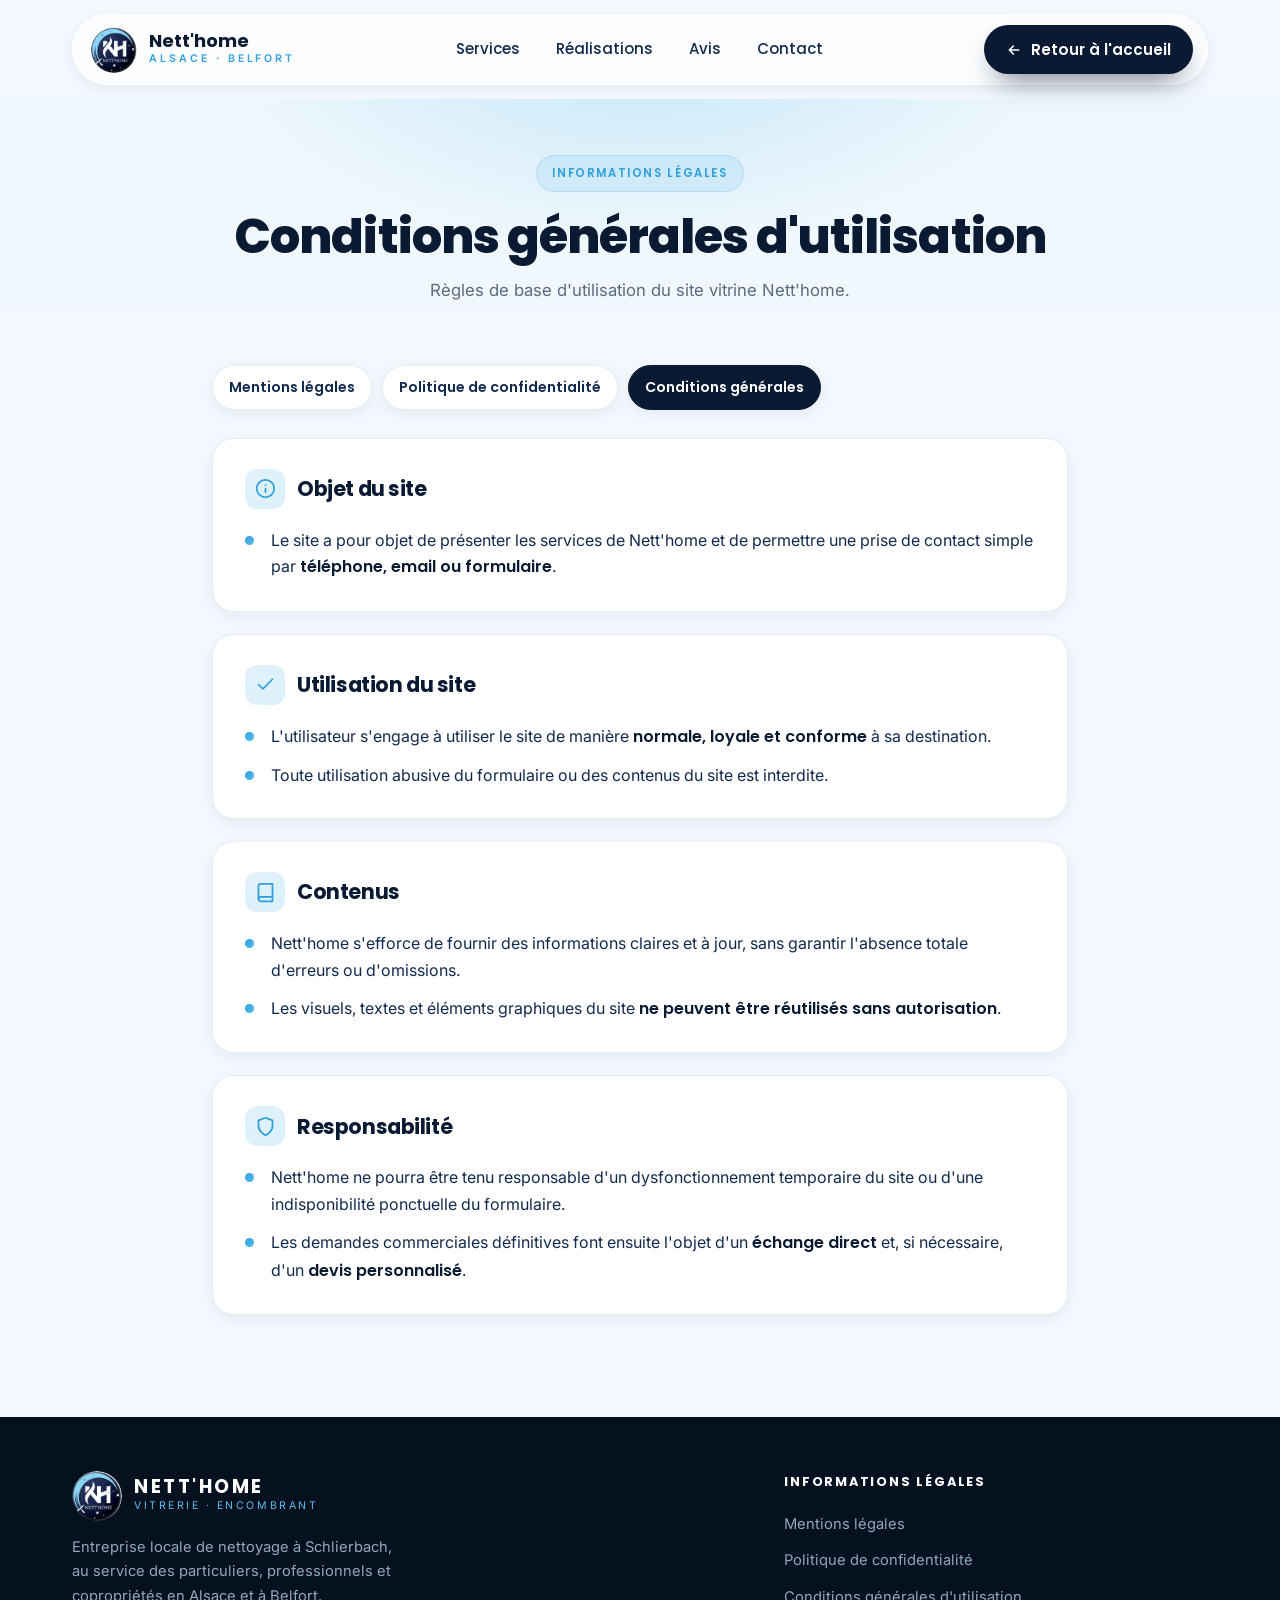
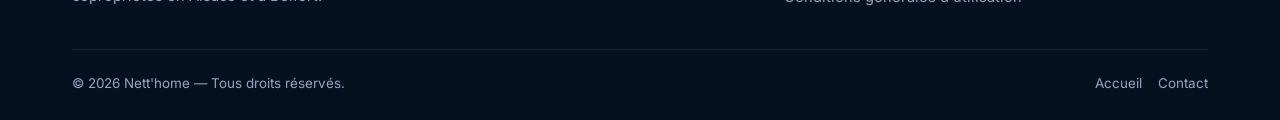
==== conditions-generales.html @ 5544d9e0 "Favicon détouré + pages légales (mentions, confidentialité, CGU) - Logo détouré en cercle à fond tra" ====
<!DOCTYPE html>
<html lang="fr">
<head>
<meta charset="UTF-8" />
<meta name="viewport" content="width=device-width, initial-scale=1.0" />
<title>Conditions générales d'utilisation — Nett'home</title>
<meta name="description" content="Conditions générales d'utilisation du site vitrine Nett'home : objet, utilisation, contenus et responsabilité." />
<link rel="icon" href="favicon.ico" sizes="any" />
<link rel="icon" type="image/png" href="assets/logo-circle.png" />
<link rel="apple-touch-icon" href="apple-touch-icon.png" />
<link rel="preconnect" href="https://fonts.googleapis.com" />
<link rel="preconnect" href="https://fonts.gstatic.com" crossorigin />
<link href="https://fonts.googleapis.com/css2?family=Poppins:wght@500;600;700;800&family=Inter:wght@400;500;600&display=swap" rel="stylesheet" />
<link rel="stylesheet" href="assets/legal.css" />
</head>
<body>
<header>
  <div class="container wide">
    <div class="nav">
      <a class="brand" href="index.html">
        <img src="assets/logo-circle.png" alt="Logo Nett'home" />
        <span class="brand-txt"><strong>Nett'home</strong><span>Alsace · Belfort</span></span>
      </a>
      <nav class="nav-links">
        <a href="index.html#services">Services</a>
        <a href="index.html#realisations">Réalisations</a>
        <a href="index.html#avis">Avis</a>
        <a href="index.html#contact">Contact</a>
      </nav>
      <a class="btn btn-primary" href="index.html">
        <svg viewBox="0 0 24 24" fill="none" stroke="currentColor" stroke-width="2.4" stroke-linecap="round" stroke-linejoin="round"><path d="M19 12H5M11 18l-6-6 6-6"/></svg>
        Retour à l'accueil
      </a>
    </div>
  </div>
</header>

<section class="legal-hero">
  <div class="container">
    <span class="eyebrow">Informations légales</span>
    <h1>Conditions générales d'utilisation</h1>
    <p>Règles de base d'utilisation du site vitrine Nett'home.</p>
  </div>
</section>

<main class="legal-body">
  <div class="container">
    <div class="legal-nav">
      <a href="mentions-legales.html">Mentions légales</a>
      <a href="politique-confidentialite.html">Politique de confidentialité</a>
      <a href="conditions-generales.html" class="active">Conditions générales</a>
    </div>

    <div class="card">
      <h2><span class="ic"><svg viewBox="0 0 24 24" fill="none" stroke="currentColor" stroke-width="2" stroke-linecap="round" stroke-linejoin="round"><circle cx="12" cy="12" r="10"/><path d="M12 16v-4M12 8h.01"/></svg></span>Objet du site</h2>
      <ul>
        <li>Le site a pour objet de présenter les services de Nett'home et de permettre une prise de contact simple par <strong>téléphone, email ou formulaire</strong>.</li>
      </ul>
    </div>

    <div class="card">
      <h2><span class="ic"><svg viewBox="0 0 24 24" fill="none" stroke="currentColor" stroke-width="2" stroke-linecap="round" stroke-linejoin="round"><path d="M20 6 9 17l-5-5"/></svg></span>Utilisation du site</h2>
      <ul>
        <li>L'utilisateur s'engage à utiliser le site de manière <strong>normale, loyale et conforme</strong> à sa destination.</li>
        <li>Toute utilisation abusive du formulaire ou des contenus du site est interdite.</li>
      </ul>
    </div>

    <div class="card">
      <h2><span class="ic"><svg viewBox="0 0 24 24" fill="none" stroke="currentColor" stroke-width="2" stroke-linecap="round" stroke-linejoin="round"><path d="M4 19.5A2.5 2.5 0 0 1 6.5 17H20"/><path d="M6.5 2H20v20H6.5A2.5 2.5 0 0 1 4 19.5v-15A2.5 2.5 0 0 1 6.5 2z"/></svg></span>Contenus</h2>
      <ul>
        <li>Nett'home s'efforce de fournir des informations claires et à jour, sans garantir l'absence totale d'erreurs ou d'omissions.</li>
        <li>Les visuels, textes et éléments graphiques du site <strong>ne peuvent être réutilisés sans autorisation</strong>.</li>
      </ul>
    </div>

    <div class="card">
      <h2><span class="ic"><svg viewBox="0 0 24 24" fill="none" stroke="currentColor" stroke-width="2" stroke-linecap="round" stroke-linejoin="round"><path d="M12 22s8-4 8-10V5l-8-3-8 3v7c0 6 8 10 8 10z"/></svg></span>Responsabilité</h2>
      <ul>
        <li>Nett'home ne pourra être tenu responsable d'un dysfonctionnement temporaire du site ou d'une indisponibilité ponctuelle du formulaire.</li>
        <li>Les demandes commerciales définitives font ensuite l'objet d'un <strong>échange direct</strong> et, si nécessaire, d'un <strong>devis personnalisé</strong>.</li>
      </ul>
    </div>
  </div>
</main>

<footer>
  <div class="container wide">
    <div class="foot-grid">
      <div class="foot-col">
        <div class="foot-brand">
          <img src="assets/logo-circle.png" alt="Logo Nett'home" />
          <span><strong>Nett'home</strong><span>Vitrerie · Encombrant</span></span>
        </div>
        <p>Entreprise locale de nettoyage à Schlierbach, au service des particuliers, professionnels et copropriétés en Alsace et à Belfort.</p>
      </div>
      <div class="foot-col">
        <h4>Informations légales</h4>
        <a href="mentions-legales.html">Mentions légales</a>
        <a href="politique-confidentialite.html">Politique de confidentialité</a>
        <a href="conditions-generales.html">Conditions générales d'utilisation</a>
      </div>
    </div>
    <div class="foot-bottom">
      <span>© <span id="year"></span> Nett'home — Tous droits réservés.</span>
      <nav><a href="index.html">Accueil</a><a href="index.html#contact">Contact</a></nav>
    </div>
  </div>
</footer>
<script>document.getElementById('year').textContent=new Date().getFullYear();</script>
</body>
</html>
---- assets/legal.css ----
:root{
  --navy:#0a1a33;--navy-2:#122a4d;--navy-3:#1c3a63;
  --blue:#2f9fdd;--blue-2:#57bdec;--blue-soft:#a9dcf5;--blue-glow:#7cc9f0;
  --ink:#0d1b2e;--muted:#5b6b80;--line:#e5eef6;--bg:#f2f8fd;--bg-2:#e9f3fb;
  --shadow-sm:0 4px 14px rgba(10,26,51,.06);
  --shadow:0 18px 40px -18px rgba(10,26,51,.30);
  --radius:22px;--maxw:900px;
}
*{box-sizing:border-box;margin:0;padding:0}
html{scroll-behavior:smooth}
body{font-family:"Inter",system-ui,sans-serif;color:var(--ink);background:var(--bg);line-height:1.65;-webkit-font-smoothing:antialiased}
h1,h2,h3,.font-head{font-family:"Poppins",system-ui,sans-serif;line-height:1.14;letter-spacing:-.02em}
a{color:inherit;text-decoration:none}
img{display:block;max-width:100%}
.container{width:100%;max-width:var(--maxw);margin:0 auto;padding:0 22px}
.wide{max-width:1180px}

/* header */
header{position:sticky;top:0;z-index:60}
.nav{display:flex;align-items:center;justify-content:space-between;gap:16px;margin:14px auto;padding:10px 14px 10px 18px;
  background:rgba(255,255,255,.75);backdrop-filter:blur(18px);border:1px solid rgba(255,255,255,.7);
  border-radius:100px;box-shadow:var(--shadow-sm)}
.brand{display:flex;align-items:center;gap:12px}
.brand img{width:46px;height:46px;border-radius:50%}
.brand strong{font-family:"Poppins";font-weight:700;font-size:1.14rem;color:var(--navy);display:block;line-height:1}
.brand .brand-txt span{display:block;font-size:.66rem;letter-spacing:.28em;color:var(--blue);font-weight:600;text-transform:uppercase}
.nav-links{display:flex;align-items:center;gap:6px}
.nav-links a{font-family:"Poppins";font-weight:500;font-size:.94rem;color:var(--navy-2);padding:9px 15px;border-radius:100px;transition:background .2s,color .2s}
.nav-links a:hover{background:rgba(47,159,221,.12);color:var(--blue)}
.btn{display:inline-flex;align-items:center;gap:9px;font-family:"Poppins";font-weight:600;font-size:.95rem;padding:12px 22px;border-radius:100px;cursor:pointer;transition:transform .25s,box-shadow .25s,background .25s}
.btn-primary{background:var(--navy);color:#fff;box-shadow:0 14px 30px -12px rgba(10,26,51,.7)}
.btn-primary:hover{transform:translateY(-3px);background:var(--navy-2)}
.btn svg{width:16px;height:16px}
@media(max-width:640px){.nav-links{display:none}}

/* hero band */
.legal-hero{position:relative;overflow:hidden;padding:56px 0 40px;text-align:center}
.legal-hero::before{content:"";position:absolute;inset:0;z-index:-1;
  background:radial-gradient(700px 380px at 50% -30%,rgba(87,189,236,.28),transparent 60%),linear-gradient(180deg,#eef7fd,var(--bg))}
.eyebrow{display:inline-flex;align-items:center;gap:8px;font-family:"Poppins";font-weight:600;font-size:.72rem;letter-spacing:.14em;text-transform:uppercase;
  color:var(--blue);background:rgba(47,159,221,.10);padding:8px 15px;border-radius:100px;border:1px solid rgba(47,159,221,.18)}
.legal-hero h1{font-size:clamp(2rem,5vw,3rem);font-weight:800;color:var(--navy);margin:18px 0 12px}
.legal-hero p{color:var(--muted);font-size:1.05rem;max-width:620px;margin:0 auto}

/* content */
.legal-body{padding:20px 0 80px}
.card{background:#fff;border:1px solid var(--line);border-radius:var(--radius);padding:30px 32px;box-shadow:var(--shadow-sm);margin-bottom:22px;transition:box-shadow .3s,transform .3s}
.card:hover{box-shadow:var(--shadow)}
.card h2{display:flex;align-items:center;gap:12px;font-size:1.3rem;font-weight:700;color:var(--navy);margin-bottom:18px}
.card h2 .ic{flex:0 0 auto;width:40px;height:40px;border-radius:12px;background:linear-gradient(135deg,rgba(47,159,221,.14),rgba(87,189,236,.22));display:grid;place-items:center}
.card h2 .ic svg{width:21px;height:21px;color:var(--blue)}
.card ul{list-style:none;display:grid;gap:12px}
.card li{position:relative;padding-left:26px;color:var(--navy-2);font-size:1rem}
.card li::before{content:"";position:absolute;left:0;top:9px;width:9px;height:9px;border-radius:50%;background:linear-gradient(135deg,var(--blue),var(--blue-2))}
.card li strong{font-family:"Poppins";font-weight:600;color:var(--navy)}
.card p{color:var(--navy-2);margin-bottom:10px}
.card a{color:var(--blue);font-weight:600}
.card a:hover{text-decoration:underline}
.legal-nav{display:flex;flex-wrap:wrap;gap:10px;margin-bottom:28px}
.legal-nav a{font-family:"Poppins";font-weight:600;font-size:.88rem;color:var(--navy-2);background:#fff;border:1px solid var(--line);padding:10px 16px;border-radius:100px;box-shadow:var(--shadow-sm);transition:transform .2s,border-color .2s,color .2s}
.legal-nav a:hover{transform:translateY(-2px);border-color:var(--blue);color:var(--blue)}
.legal-nav a.active{background:var(--navy);color:#fff;border-color:var(--navy)}
.updated{color:var(--muted);font-size:.86rem;margin-top:8px}

/* footer */
footer{background:#06111f;color:#93a7bd;padding:54px 0 26px}
.foot-grid{display:grid;grid-template-columns:1.6fr 1fr;gap:34px;padding-bottom:34px;border-bottom:1px solid rgba(255,255,255,.08)}
.foot-brand{display:flex;align-items:center;gap:12px;margin-bottom:14px}
.foot-brand img{width:50px;height:50px;border-radius:50%}
.foot-brand strong{font-family:"Poppins";font-weight:700;color:#fff;font-size:1.18rem;display:block;line-height:1}
.foot-brand span{font-size:.66rem;letter-spacing:.24em;color:var(--blue-2);text-transform:uppercase}
.foot-col p{font-size:.92rem;max-width:340px}
.foot-col h4{color:#fff;font-family:"Poppins";font-size:.8rem;letter-spacing:.14em;text-transform:uppercase;margin-bottom:14px}
.foot-col a{display:block;padding:6px 0;font-size:.92rem;transition:color .2s}
.foot-col a:hover{color:var(--blue-2)}
.foot-bottom{display:flex;flex-wrap:wrap;gap:12px;justify-content:space-between;align-items:center;padding-top:22px;font-size:.84rem}
.foot-bottom nav{display:flex;flex-wrap:wrap;gap:16px}
@media(max-width:640px){.foot-grid{grid-template-columns:1fr}}
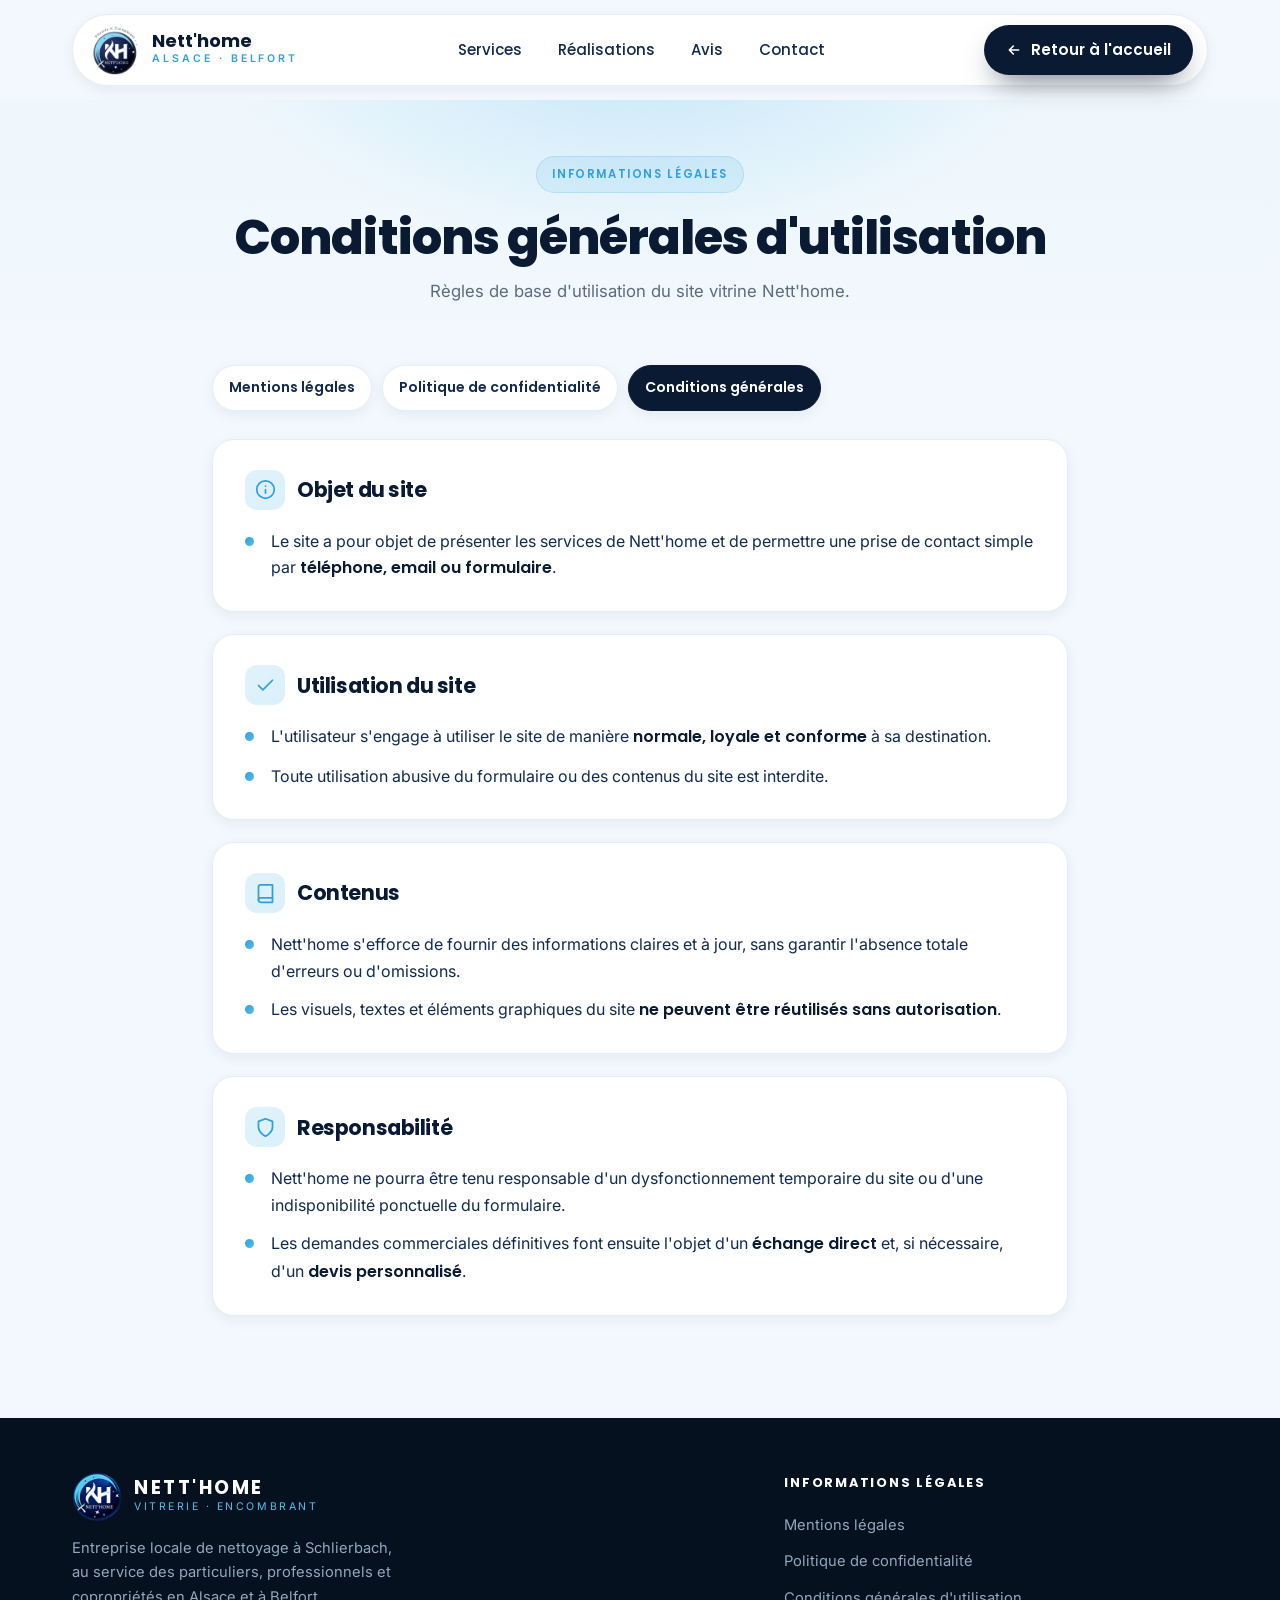
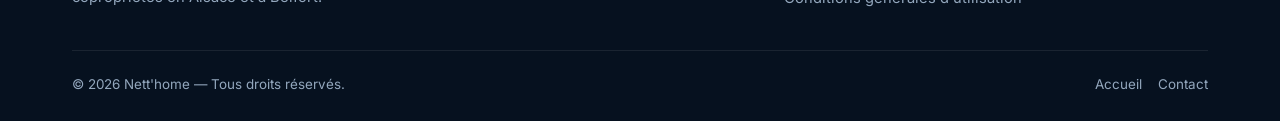
==== commit be2a363a: "Favicon depuis le nouveau logo transparent + header blanc opaque - Favicons régénérés depuis le fich" ====
--- a/conditions-generales.html
+++ b/conditions-generales.html
@@ -6,7 +6,7 @@
 <title>Conditions générales d'utilisation — Nett'home</title>
 <meta name="description" content="Conditions générales d'utilisation du site vitrine Nett'home : objet, utilisation, contenus et responsabilité." />
 <link rel="icon" href="favicon.ico" sizes="any" />
-<link rel="icon" type="image/png" href="assets/logo-circle.png" />
+<link rel="icon" type="image/png" href="assets/favicon-circle.png" />
 <link rel="apple-touch-icon" href="apple-touch-icon.png" />
 <link rel="preconnect" href="https://fonts.googleapis.com" />
 <link rel="preconnect" href="https://fonts.gstatic.com" crossorigin />
@@ -18,7 +18,7 @@
   <div class="container wide">
     <div class="nav">
       <a class="brand" href="index.html">
-        <img src="assets/logo-circle.png" alt="Logo Nett'home" />
+        <img src="assets/logo.jpg" alt="Logo Nett'home" />
         <span class="brand-txt"><strong>Nett'home</strong><span>Alsace · Belfort</span></span>
       </a>
       <nav class="nav-links">
@@ -89,7 +89,7 @@
     <div class="foot-grid">
       <div class="foot-col">
         <div class="foot-brand">
-          <img src="assets/logo-circle.png" alt="Logo Nett'home" />
+          <img src="assets/favicon-circle.png" alt="Logo Nett'home" />
           <span><strong>Nett'home</strong><span>Vitrerie · Encombrant</span></span>
         </div>
         <p>Entreprise locale de nettoyage à Schlierbach, au service des particuliers, professionnels et copropriétés en Alsace et à Belfort.</p>
--- a/assets/legal.css
+++ b/assets/legal.css
@@ -18,10 +18,10 @@
 /* header */
 header{position:sticky;top:0;z-index:60}
 .nav{display:flex;align-items:center;justify-content:space-between;gap:16px;margin:14px auto;padding:10px 14px 10px 18px;
-  background:rgba(255,255,255,.75);backdrop-filter:blur(18px);border:1px solid rgba(255,255,255,.7);
+  background:#fff;border:1px solid var(--line);
   border-radius:100px;box-shadow:var(--shadow-sm)}
 .brand{display:flex;align-items:center;gap:12px}
-.brand img{width:46px;height:46px;border-radius:50%}
+.brand img{height:50px;width:auto;border-radius:8px}
 .brand strong{font-family:"Poppins";font-weight:700;font-size:1.14rem;color:var(--navy);display:block;line-height:1}
 .brand .brand-txt span{display:block;font-size:.66rem;letter-spacing:.28em;color:var(--blue);font-weight:600;text-transform:uppercase}
 .nav-links{display:flex;align-items:center;gap:6px}
